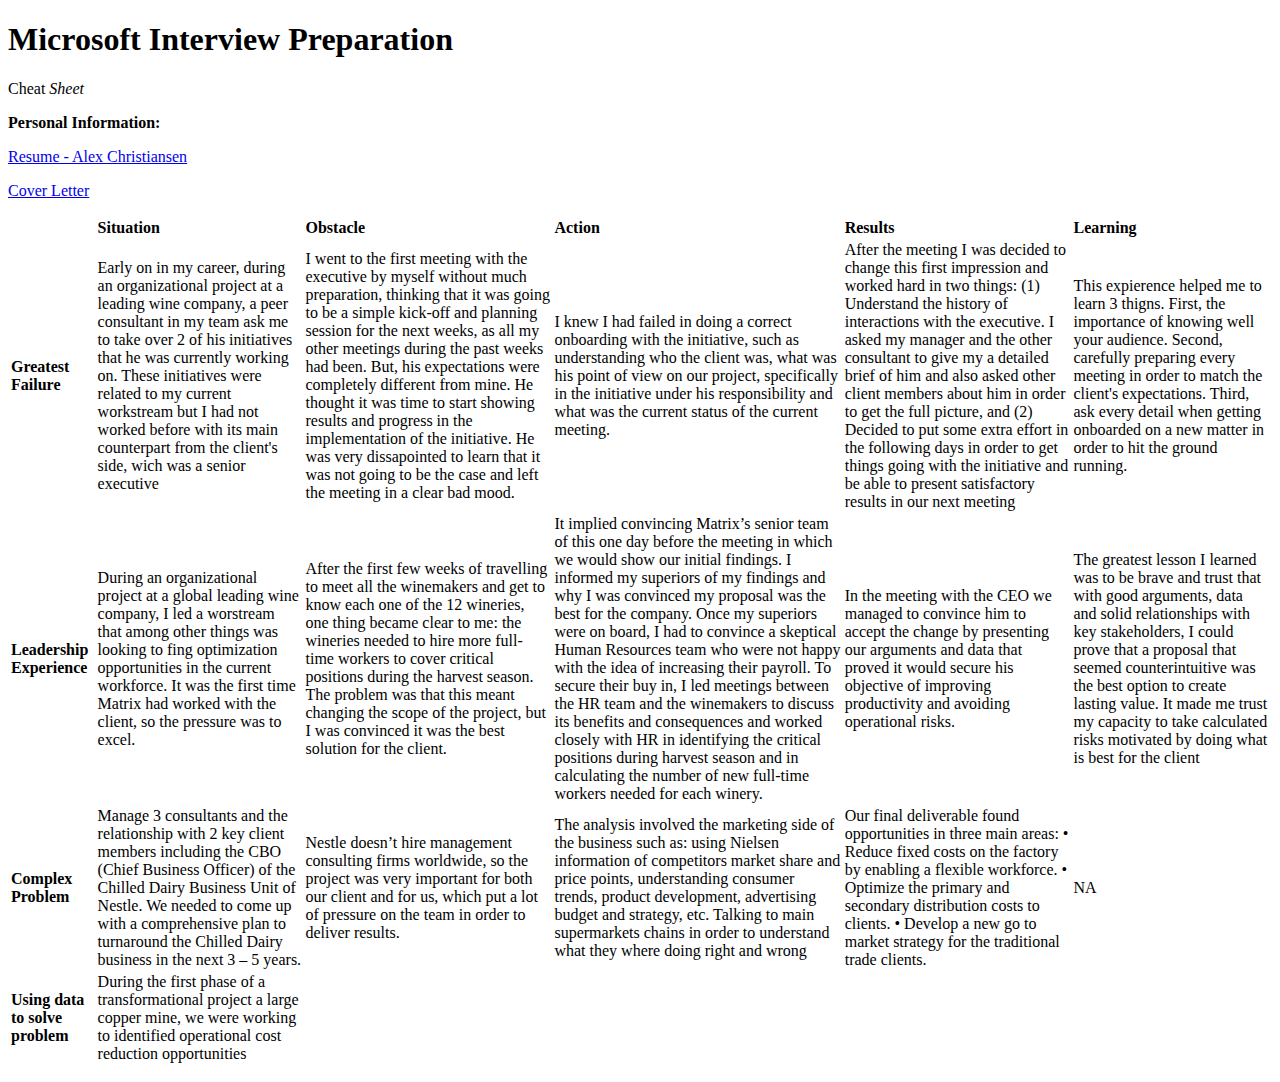
==== index.html @ 6bd7d30d "Initial commit" ====
<!DOCTYPE html>
<html>
<head>
    <title>Interview Preparation</title>
</head>
<body>
    <h1>Microsoft Interview Preparation</h1>
        <p>
            Cheat 
            <em>Sheet</em>
        </p>
        <p><strong>Personal Information:</strong></p>
        <a href="Resume - Alex Christiansen.pdf" target="_blank">Resume - Alex Christiansen</a>
        <p>
            <a href="Cover Letter Alex Christiansen - Microsoft v2.pdf" target="_blank>">Cover Letter</a>
        </p>

        <p>

        <table>
            <tr>
                <td> </td>
                <td><Strong>Situation</Strong></td>
                <td><Strong>Obstacle</Strong></td>
                <td><Strong>Action</Strong></td>
                <td><Strong>Results</Strong></td>
                <td><Strong>Learning</Strong></td>
            </tr>
            <tr>
                <td><strong>Greatest Failure</strong></td>
                <td>Early on in my career, during an organizational project at a leading wine company, a peer consultant in my team ask me to take over 2 of his initiatives that he was currently working on. These initiatives were related to my current workstream but I had not worked before with its main counterpart from the client's side, wich was a senior executive</td>
                <td>I went to the first meeting with the executive by myself without much preparation, thinking that it was going to be a simple kick-off and planning session for the next weeks, as all my other meetings during the past weeks had been. But, his expectations were completely different from mine. He thought it was time to start showing results and progress in the implementation of the initiative. He was very dissapointed to learn that it was not going to be the case and left the meeting in a clear bad mood. </td>
                <td>I knew I had failed in doing a correct onboarding with the initiative, such as understanding who the client was, what was his point of view on our project, specifically in the initiative under his responsibility and what was the current status of the current meeting. </td>
                <td>After the meeting I was decided to change this first impression and worked hard in two things: (1) Understand the history of interactions with the executive. I asked my manager and the other consultant to give my a detailed brief of him and also asked other client members about him in order to get the full picture, and (2) Decided to put some extra effort in the following days in order to get things going with the initiative and be able to present satisfactory results in our next meeting </td>
                <td>This expierence helped me to learn 3 thigns. First, the importance of knowing well your audience. Second, carefully preparing every meeting in order to match the client's expectations. Third, ask every detail when getting onboarded on a new matter in order to hit the ground running. </td>
            
            </tr>
            <tr>
                <td><strong>Leadership Experience</strong></td>
                <td>During an organizational project at a global leading wine company, I led a worstream that among other things was looking to fing optimization opportunities in the current workforce. It was the first time Matrix had worked with the client, so the pressure was to excel. </td>
                <td>After the first few weeks of travelling to meet all the winemakers and get to know each one of the 12 wineries, one thing became clear to me: the wineries needed to hire more full-time workers to cover critical positions during the harvest season. The problem was that this meant changing the scope of the project, but I was convinced it was the best solution for the client.</td>
                <td>It implied convincing Matrix’s senior team of this one day before the meeting in which we would show our initial findings. I informed my superiors of my findings and why I was convinced my proposal was the best for the company.
                    Once my superiors were on board, I had to convince a skeptical Human Resources team who were not happy with the idea of increasing their payroll. To secure their buy in, I led meetings between the HR team and the winemakers to discuss its benefits and consequences and worked closely with HR in identifying the critical positions during
                    harvest season and in calculating the number of new full-time workers needed for each winery.</td>
                <td>In the meeting with the CEO we managed to convince him to accept the change by presenting our arguments and data that proved it would secure his objective of improving productivity and avoiding operational risks.</td>
                <td>The greatest lesson I learned was to be brave and trust that with good arguments, data and solid relationships with key stakeholders, I could prove that a proposal that seemed counterintuitive was the best option to create lasting value. It made me trust my capacity to take calculated risks motivated by doing what is best for the client</td>
            </tr>
            <tr>
                <td><strong>Complex Problem</strong></td> 
                <td>Manage 3 consultants and the relationship with 2 key client members including the CBO (Chief Business Officer) of the Chilled Dairy Business Unit of Nestle. We needed to come up with a comprehensive plan to turnaround the Chilled Dairy business in the next 3 – 5 years. </td>
                <td>Nestle doesn’t hire management consulting firms worldwide, so the project was very important for both our client and for us, which put a lot of pressure on the team in order to deliver results. </td>
                <td>The analysis involved the marketing side of the business such as: using Nielsen information of competitors market share and price points, understanding consumer trends, product development, advertising budget and strategy, etc. Talking to main supermarkets chains in order to understand what they where doing right and wrong</td>
                <td>Our final deliverable found opportunities in three main areas: 
                    •	Reduce fixed costs on the factory by enabling a flexible workforce. 
                    •	Optimize the primary and secondary distribution costs to clients.
                    •	Develop a new go to market strategy for the traditional trade clients. </td>
                <td>NA</td>
            </tr>
            <tr>
                <td><strong>Using data to solve problem</strong></td>   
                <td>During the first phase of a transformational project a large copper mine, we were working to identified operational cost reduction opportunities</td>
                <td></td>
            </tr>
        </table>

        </p>
</body>
</html>
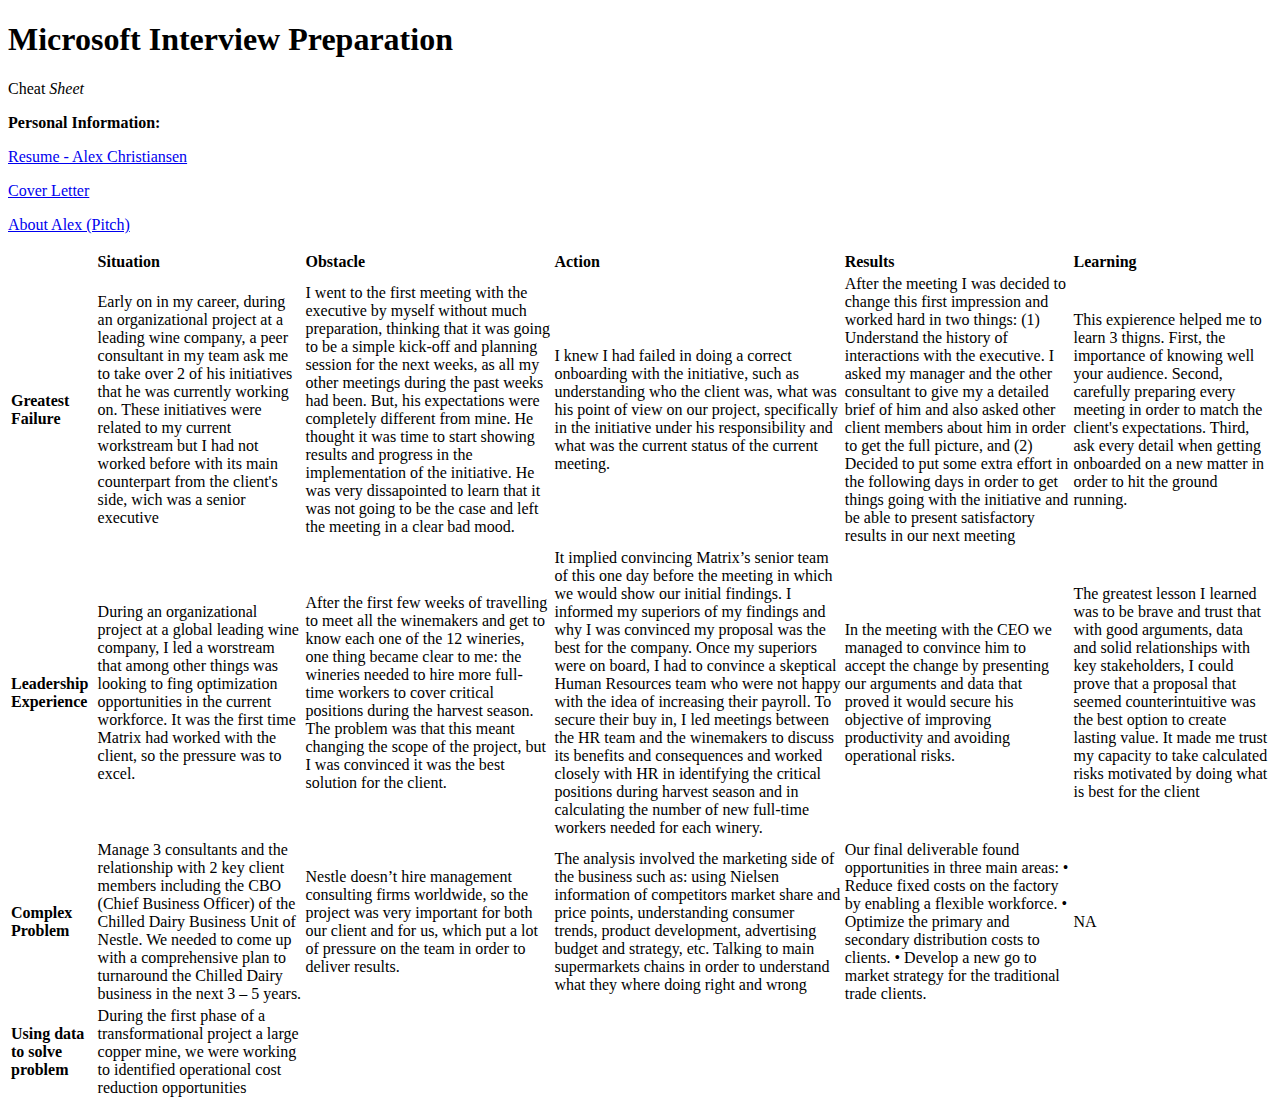
==== commit 02d85942: "iuy" ====
--- a/index.html
+++ b/index.html
@@ -14,6 +14,10 @@
         <p>
             <a href="Cover Letter Alex Christiansen - Microsoft v2.pdf" target="_blank>">Cover Letter</a>
         </p>
+      
+        <div>
+            <a href="about.html">About Alex (Pitch)</a>
+        </div>
 
         <p>
 
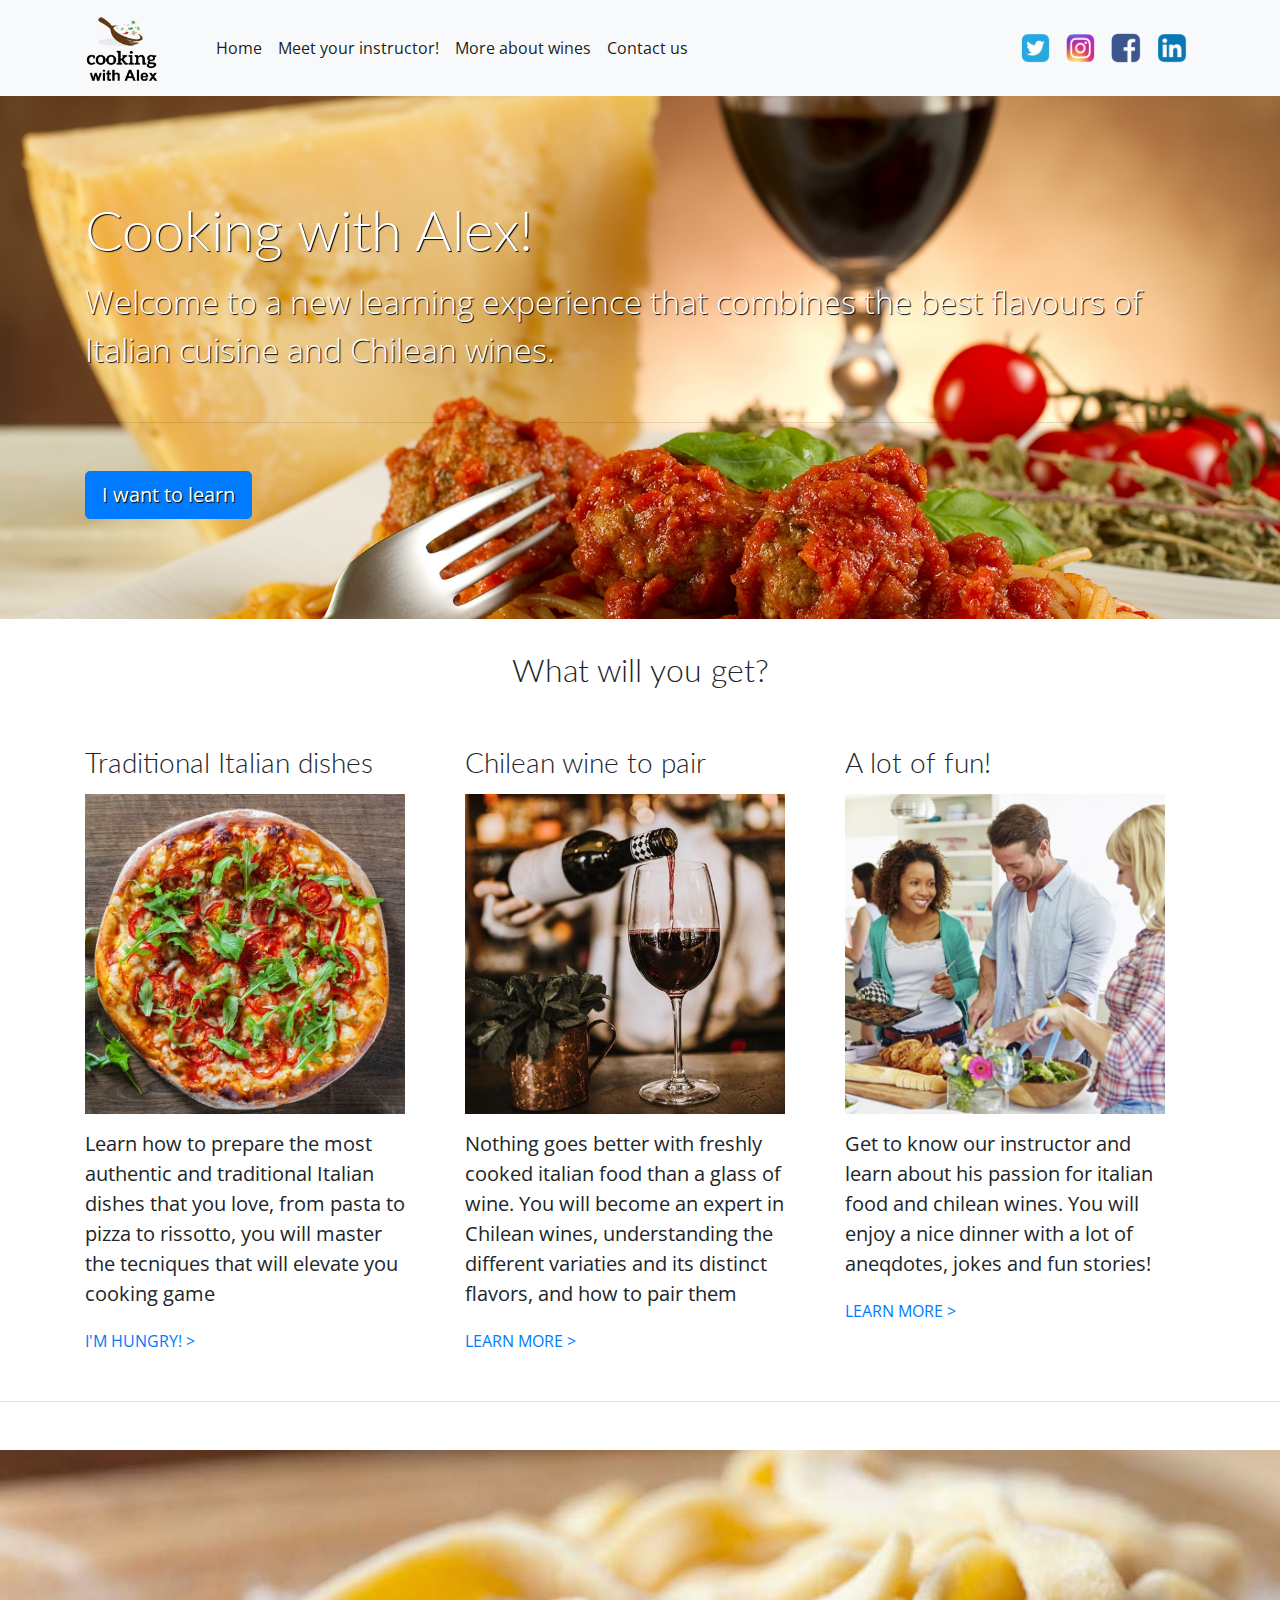
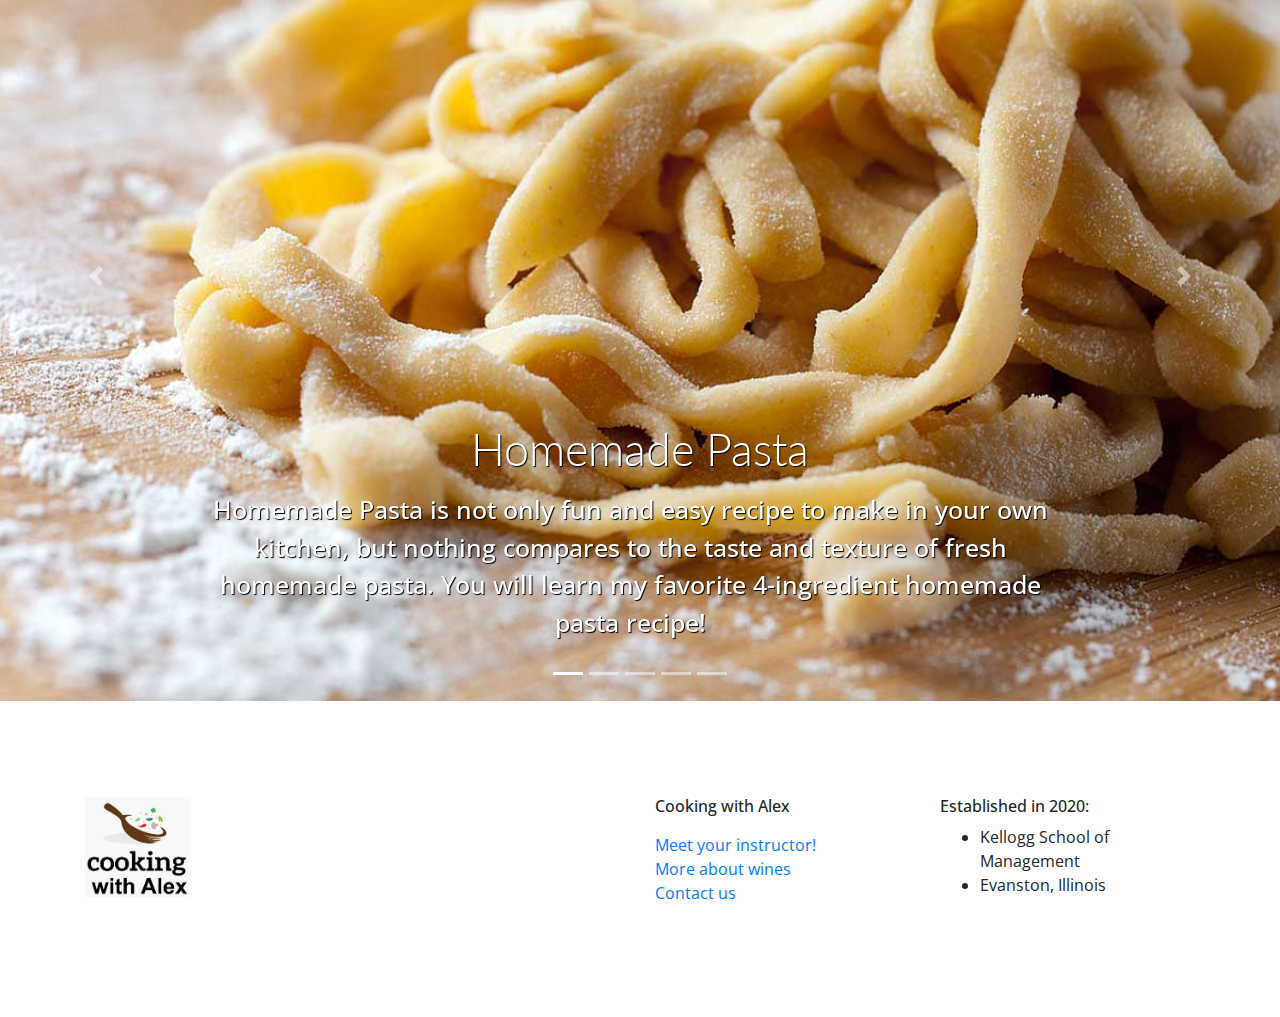
==== commit a1e71e07: "Homework" ====
--- a/index.html
+++ b/index.html
@@ -1,72 +1,231 @@
 <!DOCTYPE html>
-<html>
+<html lang="en">
 <head>
-    <title>Interview Preparation</title>
+    <meta charset="UTF-8">
+    <meta name="viewport" content="width=device-width, initial-scale=1.0">
+    <meta http-equiv="X-UA-Compatible" content="ie=edge">
+    <title>Alex's Cooking classes</title>
+    <link rel="stylesheet" href="https://stackpath.bootstrapcdn.com/bootstrap/4.4.1/css/bootstrap.min.css" integrity="sha384-Vkoo8x4CGsO3+Hhxv8T/Q5PaXtkKtu6ug5TOeNV6gBiFeWPGFN9MuhOf23Q9Ifjh" crossorigin="anonymous">
+   
+    <link href="https://fonts.googleapis.com/css?family=Lato|Open+Sans|Roboto&display=swap" rel="stylesheet">
+
+    <link rel="stylesheet" href="https://stackpath.bootstrapcdn.com/bootstrap/4.4.1/css/bootstrap.min.css" integrity="sha384-Vkoo8x4CGsO3+Hhxv8T/Q5PaXtkKtu6ug5TOeNV6gBiFeWPGFN9MuhOf23Q9Ifjh" crossorigin="anonymous">
+   
+    <link rel="stylesheet" href="StyleHomework.css">
 </head>
-<body>
-    <h1>Microsoft Interview Preparation</h1>
-        <p>
-            Cheat 
-            <em>Sheet</em>
-        </p>
-        <p><strong>Personal Information:</strong></p>
-        <a href="Resume - Alex Christiansen.pdf" target="_blank">Resume - Alex Christiansen</a>
-        <p>
-            <a href="Cover Letter Alex Christiansen - Microsoft v2.pdf" target="_blank>">Cover Letter</a>
-        </p>
-      
-        <div>
-            <a href="about.html">About Alex (Pitch)</a>
-        </div>
-
-        <p>
-
-        <table>
-            <tr>
-                <td> </td>
-                <td><Strong>Situation</Strong></td>
-                <td><Strong>Obstacle</Strong></td>
-                <td><Strong>Action</Strong></td>
-                <td><Strong>Results</Strong></td>
-                <td><Strong>Learning</Strong></td>
-            </tr>
-            <tr>
-                <td><strong>Greatest Failure</strong></td>
-                <td>Early on in my career, during an organizational project at a leading wine company, a peer consultant in my team ask me to take over 2 of his initiatives that he was currently working on. These initiatives were related to my current workstream but I had not worked before with its main counterpart from the client's side, wich was a senior executive</td>
-                <td>I went to the first meeting with the executive by myself without much preparation, thinking that it was going to be a simple kick-off and planning session for the next weeks, as all my other meetings during the past weeks had been. But, his expectations were completely different from mine. He thought it was time to start showing results and progress in the implementation of the initiative. He was very dissapointed to learn that it was not going to be the case and left the meeting in a clear bad mood. </td>
-                <td>I knew I had failed in doing a correct onboarding with the initiative, such as understanding who the client was, what was his point of view on our project, specifically in the initiative under his responsibility and what was the current status of the current meeting. </td>
-                <td>After the meeting I was decided to change this first impression and worked hard in two things: (1) Understand the history of interactions with the executive. I asked my manager and the other consultant to give my a detailed brief of him and also asked other client members about him in order to get the full picture, and (2) Decided to put some extra effort in the following days in order to get things going with the initiative and be able to present satisfactory results in our next meeting </td>
-                <td>This expierence helped me to learn 3 thigns. First, the importance of knowing well your audience. Second, carefully preparing every meeting in order to match the client's expectations. Third, ask every detail when getting onboarded on a new matter in order to hit the ground running. </td>
+<body data-spy="scroll" data-target="#myScrollspy" data-offset="20">
+
+    <nav class="navbar navbar-expand-lg navbar-light bg-light">
+        <div class="container">
+            <a class="navbar-brand" href="#">
+                <img src="Logo pagina web Alex v2.PNG" height="70px">
+           
+            <button class="navbar-toggler" type="button" data-toggle="collapse" data-target="navbarNavAltMarkup" aria-controls="navbarNavAltMarkup" aria-expanded="false" aria-label="Toggle navigation">
+            <span class="navbar-toggler-icon"></span>
+            </button>
+        
+            <div class="navbar-collapse collapse" id="navbarNavAltMarkup">
+                
+                <div class="navbar-nav mr-auto">
+                    <a class="nav-item nav-link active" href="Index.html">Home <span class="sr-only">(current)</span></a>
+                    <a class="nav-item nav-link active" href="Aboutme.html">Meet your instructor!</a>
+                    <a class="nav-item nav-link active" href="wines.html">More about wines</a>
+                    <a class="nav-item nav-link active" href="Contact.html">Contact us</a>
+                </div>
+                
+                <div class="navbar-nav ml-auto">
+                    <a class="nav-item nav-link active" href="https://twitter.com/AChristiansen91" target="_blank" rel="noopener" aria-label="Twitter">
+                        <img src="Twitter logo v2.jpg" height="30px">
+                    </a>
+                    <a class="nav-item nav-link active" href="https://www.instagram.com/achristiansen91/" target="_blank" rel="noopener" aria-label="Twitter">
+                        <img src="Instagram logo.PNG" height="30px">
+                    </a>
+                    <a class="nav-item nav-link active" href="https://www.facebook.com/alex.christiansen.agar?ref=bookmarks" target="_blank" rel="noopener" aria-label="Twitter">
+                        <img src="Facebook logo.PNG" height="30px">
+                    </a>
+                    <a class="nav-item nav-link active" href="https://www.linkedin.com/in/alex-christiansen-agar/" target="_blank" rel="noopener" aria-label="Twitter">
+                        <img src="Linkedin logo.PNG" height="30px">
+                    </a>                    
+                
+                </div>
+
+
+            </div>
+        </div>
+                   
+      </nav>
+
+    <!-- Jumbotron    -->
+    <div class="jumbotron jumbotron-fluid">
+        <div class="container">
+        
+            <h1 class="display-4">Cooking with Alex!</h1>
+            <p class="lead">Welcome to a new learning experience that combines the best flavours of Italian cuisine and Chilean wines.</p>
+            <hr class="my-5">
+            <a class="btn btn-primary btn-lg" href="Contact.html" role="button">I want to learn</a>
+        </div>
+    </div>
+
+    <!-- Three box information -->
+    <div class="container">
+        <div class="row mt-4">
+            <div class="col text-center">
+                <h2>What will you get?</h2>
+            </div>
+        </div>
+        <div class="row mt-5">
+            <div class="col-sm-4 text-left about">
+                <h3>Traditional Italian dishes</h3>
+                <img src="Pizza.jpg" height="320px">
+                <p>Learn how to prepare the most authentic and traditional Italian dishes that you love, from pasta to pizza to rissotto, you will master the tecniques that will elevate you cooking game </p>
+                <a class="c-call-to-action c-glyph" href="#section1"> 
+                    <span>I'M HUNGRY! ></span>
+                </a>
+            </div>
+        
+            <div class="col-sm-4 text-left about">
+                <h3>Chilean wine to pair</h3>
+                <img src="Wine v2.jpg" height="320px">
+                <p>Nothing goes better with freshly cooked italian food than a glass of wine. You will become an expert in Chilean wines, understanding the different variaties and its distinct flavors, and how to pair them </p>
+                <a class="c-call-to-action c-glyph" href="wines.html"> 
+                    <span>LEARN MORE ></span>
+                </a>
+            </div>
+                
+            <div class="col-sm-4 text-left about">
+                <h3>A lot of fun!</h3>
+                <img src="Fun cooking.jpg" height="320px">
+                <p>Get to know our instructor and learn about his passion for italian food and chilean wines. You will enjoy a nice dinner with a lot of aneqdotes, jokes and fun stories!</p>
+                <a class="c-call-to-action c-glyph" href="Aboutme.html">
+                    <span>LEARN MORE ></span>
+                </a>
+            </div>
+        </div>
+
+    </div>
+
+    <!-- Fancy separator -->
+    <hr class="my-5">
+
+    <!-- Carrousel -->
+    <div id="section1">
+        <div id="carouselExampleCaptions"  class="carousel slide" data-ride="carousel">
+            <ol class="carousel-indicators">
+            <li data-target="#carouselExampleCaptions" data-slide-to="0" class="active"></li>
+            <li data-target="#carouselExampleCaptions" data-slide-to="1"></li>
+            <li data-target="#carouselExampleCaptions" data-slide-to="2"></li>
+            <li data-target="#carouselExampleCaptions" data-slide-to="3"></li>
+            <li data-target="#carouselExampleCaptions" data-slide-to="4"></li>
+            </ol>
+            <div class="carousel-inner">
+            <div class="carousel-item active">
+                <img src="Fresh Pasta.jpg" class="d-block w-100" alt="Fresh Pasta">
+                <div class="carousel-caption d-none d-md-block">
+                <h5>Homemade Pasta</h5>
+                <p>Homemade Pasta is not only fun and easy recipe to make in your own kitchen, but nothing compares to the taste and texture of fresh homemade pasta. You will learn my favorite 4-ingredient homemade pasta recipe!</p>
+                </div>
+            </div>
+            <div class="carousel-item">
+                <img src="Pizza dough.jpg" class="d-block w-100" alt="Pizza dough">
+                <div class="carousel-caption d-none d-md-block">
+                <h5>Pizza dough</h5>
+                <p>Upgrade you pizza night with the best homemade pizza dough recipe. This recipe is not only easy to make but it delivers every time a pleasantly chewy, golden and crisp on the outside pizza</p>
+                </div>
+            </div>
+            <div class="carousel-item">
+                <img src="Gnocchi with potato and cheese.jpg" class="d-block w-100" alt="Gnocchi">
+                <div class="carousel-caption d-none d-md-block">
+                <h5>Gnocchi with potato and butter</h5>
+                <p>Easy and cheap Gnocchi with an even easier to make sauce. Learn the basics to cook a great and delicious meal for you family and friends.</p>
+                </div>
+            </div>
+            <div class="carousel-item">
+                <img src="rissoto.jpg" class="d-block w-100" alt="Rissoto">
+                <div class="carousel-caption d-none d-md-block">
+                <h5>Mushroom Risotto</h5>
+                <p>This authentic Italian-style mushroom risotto takes time to prepare, but it's worth the wait.</p>
+                </div>
+            </div>
+            <div class="carousel-item">
+                <img src="Lasagna Bolognese.jpg" class="d-block w-100" alt="Lasagna">
+                <div class="carousel-caption d-none d-md-block">
+                <h5>Lasagna Bolognese</h5>
+                <p>This lasagna bolognese is the ultimate comfort food. Meaty sauce, whole wheat lasagna noodles, creamy bechamel and grated cheese come together to create the most perfect slice of lasagna.</p>
+                </div>
+            </div>
+
+
+            </div>
+
+            <a class="carousel-control-prev" href="#carouselExampleCaptions" role="button" data-slide="prev">
+            <span class="carousel-control-prev-icon" aria-hidden="true"></span>
+            <span class="sr-only">Previous</span>
+            </a>
+            <a class="carousel-control-next" href="#carouselExampleCaptions" role="button" data-slide="next">
+            <span class="carousel-control-next-icon" aria-hidden="true"></span>
+            <span class="sr-only">Next</span>
+            </a>
+        </div>
+    </div>
+
+    <!-- Final part -->
+
+    <div class="footer my-5 py-5">
+        <div class="container">
+            <div class="row">
+                <div class="col-sm-6">
+                    <img src="Logo pagina web Alex v2.PNG" height="100px">
+                </div>
+
+                <div class="col-sm-3">
+                    <h6>Cooking with Alex</h6>
+                    <ul class="list-unstyled mt-3">
+                        <li>
+                            <a href="Aboutme.html">Meet your instructor!</a>
+                        </li>
+                        <li>
+                            <a href="wines.html">More about wines</a>
+                        </li>
+                        <li>
+                            <a href="Contact.html">Contact us</a>
+                        </li>
+                    </ul>
+                </div>
+
+                <div class="col-sm-3">
+                    <h6>Established in 2020:</h6>
+                    <ul>
+                        <li>Kellogg School of Management</li>
+                        <li>Evanston, Illinois</li>
+                    </ul>
+
+                </div>
             
-            </tr>
-            <tr>
-                <td><strong>Leadership Experience</strong></td>
-                <td>During an organizational project at a global leading wine company, I led a worstream that among other things was looking to fing optimization opportunities in the current workforce. It was the first time Matrix had worked with the client, so the pressure was to excel. </td>
-                <td>After the first few weeks of travelling to meet all the winemakers and get to know each one of the 12 wineries, one thing became clear to me: the wineries needed to hire more full-time workers to cover critical positions during the harvest season. The problem was that this meant changing the scope of the project, but I was convinced it was the best solution for the client.</td>
-                <td>It implied convincing Matrix’s senior team of this one day before the meeting in which we would show our initial findings. I informed my superiors of my findings and why I was convinced my proposal was the best for the company.
-                    Once my superiors were on board, I had to convince a skeptical Human Resources team who were not happy with the idea of increasing their payroll. To secure their buy in, I led meetings between the HR team and the winemakers to discuss its benefits and consequences and worked closely with HR in identifying the critical positions during
-                    harvest season and in calculating the number of new full-time workers needed for each winery.</td>
-                <td>In the meeting with the CEO we managed to convince him to accept the change by presenting our arguments and data that proved it would secure his objective of improving productivity and avoiding operational risks.</td>
-                <td>The greatest lesson I learned was to be brave and trust that with good arguments, data and solid relationships with key stakeholders, I could prove that a proposal that seemed counterintuitive was the best option to create lasting value. It made me trust my capacity to take calculated risks motivated by doing what is best for the client</td>
-            </tr>
-            <tr>
-                <td><strong>Complex Problem</strong></td> 
-                <td>Manage 3 consultants and the relationship with 2 key client members including the CBO (Chief Business Officer) of the Chilled Dairy Business Unit of Nestle. We needed to come up with a comprehensive plan to turnaround the Chilled Dairy business in the next 3 – 5 years. </td>
-                <td>Nestle doesn’t hire management consulting firms worldwide, so the project was very important for both our client and for us, which put a lot of pressure on the team in order to deliver results. </td>
-                <td>The analysis involved the marketing side of the business such as: using Nielsen information of competitors market share and price points, understanding consumer trends, product development, advertising budget and strategy, etc. Talking to main supermarkets chains in order to understand what they where doing right and wrong</td>
-                <td>Our final deliverable found opportunities in three main areas: 
-                    •	Reduce fixed costs on the factory by enabling a flexible workforce. 
-                    •	Optimize the primary and secondary distribution costs to clients.
-                    •	Develop a new go to market strategy for the traditional trade clients. </td>
-                <td>NA</td>
-            </tr>
-            <tr>
-                <td><strong>Using data to solve problem</strong></td>   
-                <td>During the first phase of a transformational project a large copper mine, we were working to identified operational cost reduction opportunities</td>
-                <td></td>
-            </tr>
-        </table>
-
-        </p>
+
+
+            </div>
+        </div>
+
+
+    </div>
+
+
+
+
+
+        
+
+
+
+
+
+
+
+    
+
+
+    <script src="https://code.jquery.com/jquery-3.4.1.slim.min.js" integrity="sha384-J6qa4849blE2+poT4WnyKhv5vZF5SrPo0iEjwBvKU7imGFAV0wwj1yYfoRSJoZ+n" crossorigin="anonymous"></script>
+    <script src="https://cdn.jsdelivr.net/npm/popper.js@1.16.0/dist/umd/popper.min.js" integrity="sha384-Q6E9RHvbIyZFJoft+2mJbHaEWldlvI9IOYy5n3zV9zzTtmI3UksdQRVvoxMfooAo" crossorigin="anonymous"></script>
+    <script src="https://stackpath.bootstrapcdn.com/bootstrap/4.4.1/js/bootstrap.min.js" integrity="sha384-wfSDF2E50Y2D1uUdj0O3uMBJnjuUD4Ih7YwaYd1iqfktj0Uod8GCExl3Og8ifwB6" crossorigin="anonymous"></script>
 </body>
 </html>--- a/StyleHomework.css
+++ b/StyleHomework.css
@@ -0,0 +1,93 @@
+.jumbotron{
+    background-attachment: fixed;
+    background-image: url(Wine\ and\ Pasta\ Jumbotron.jpg);
+    background-repeat: no-repeat;
+    background-size: cover;
+    color: white;
+    text-shadow: 1px 1px 1px black;
+    padding-top: 100px;
+    padding-bottom: 100px;
+}
+
+.navbar {
+    background-color: white;
+  }
+
+.lead{
+    font-size: 32px;
+}
+
+body{
+    font-family: 'Open Sans', sans-serif;
+}
+
+h1, h2, h3, h4, h5 {
+    font-family: 'Lato', sans-serif;
+    font-weight: 300;
+}
+
+h3{
+    margin-bottom: 15px;
+}
+
+p{
+    margin-top: 15px;
+    margin-bottom: 20px;
+    margin-left: 0px;
+    margin-right: 20px;
+}
+
+.carousel-caption{
+    color: white;
+    text-shadow: 1px 1px 1px black;
+    font-weight: 500;
+    /* background: rgba(255, 255, 255, 0.7)    */
+}
+
+.carousel-caption p{
+    font-size: 25px;
+}
+.carousel-caption h5{
+    font-size: 45px;
+}
+
+.contact-img img{
+    opacity: 0.5;
+  filter: alpha(opacity=50);
+}
+
+.contact-img img:hover{
+    opacity: 1.0;
+  filter: alpha(opacity=100);
+}
+
+.contact-text h4{
+    font-size: 40px;
+    font-weight: 500;
+}
+
+.contact-text p{
+    font-size: 25px;
+    font-weight: 500;
+}
+
+.about h2{
+    font-size: 40px;
+    color: rgb(78, 42, 132);
+    font-weight: 600;
+}
+
+.about p{
+    font-size: 20px;
+    font-weight: 400;
+}
+
+.vino {
+    font-size: 30px;
+    font-weight: 400;
+    color: rgb(114, 47, 55);
+}
+
+
+
+
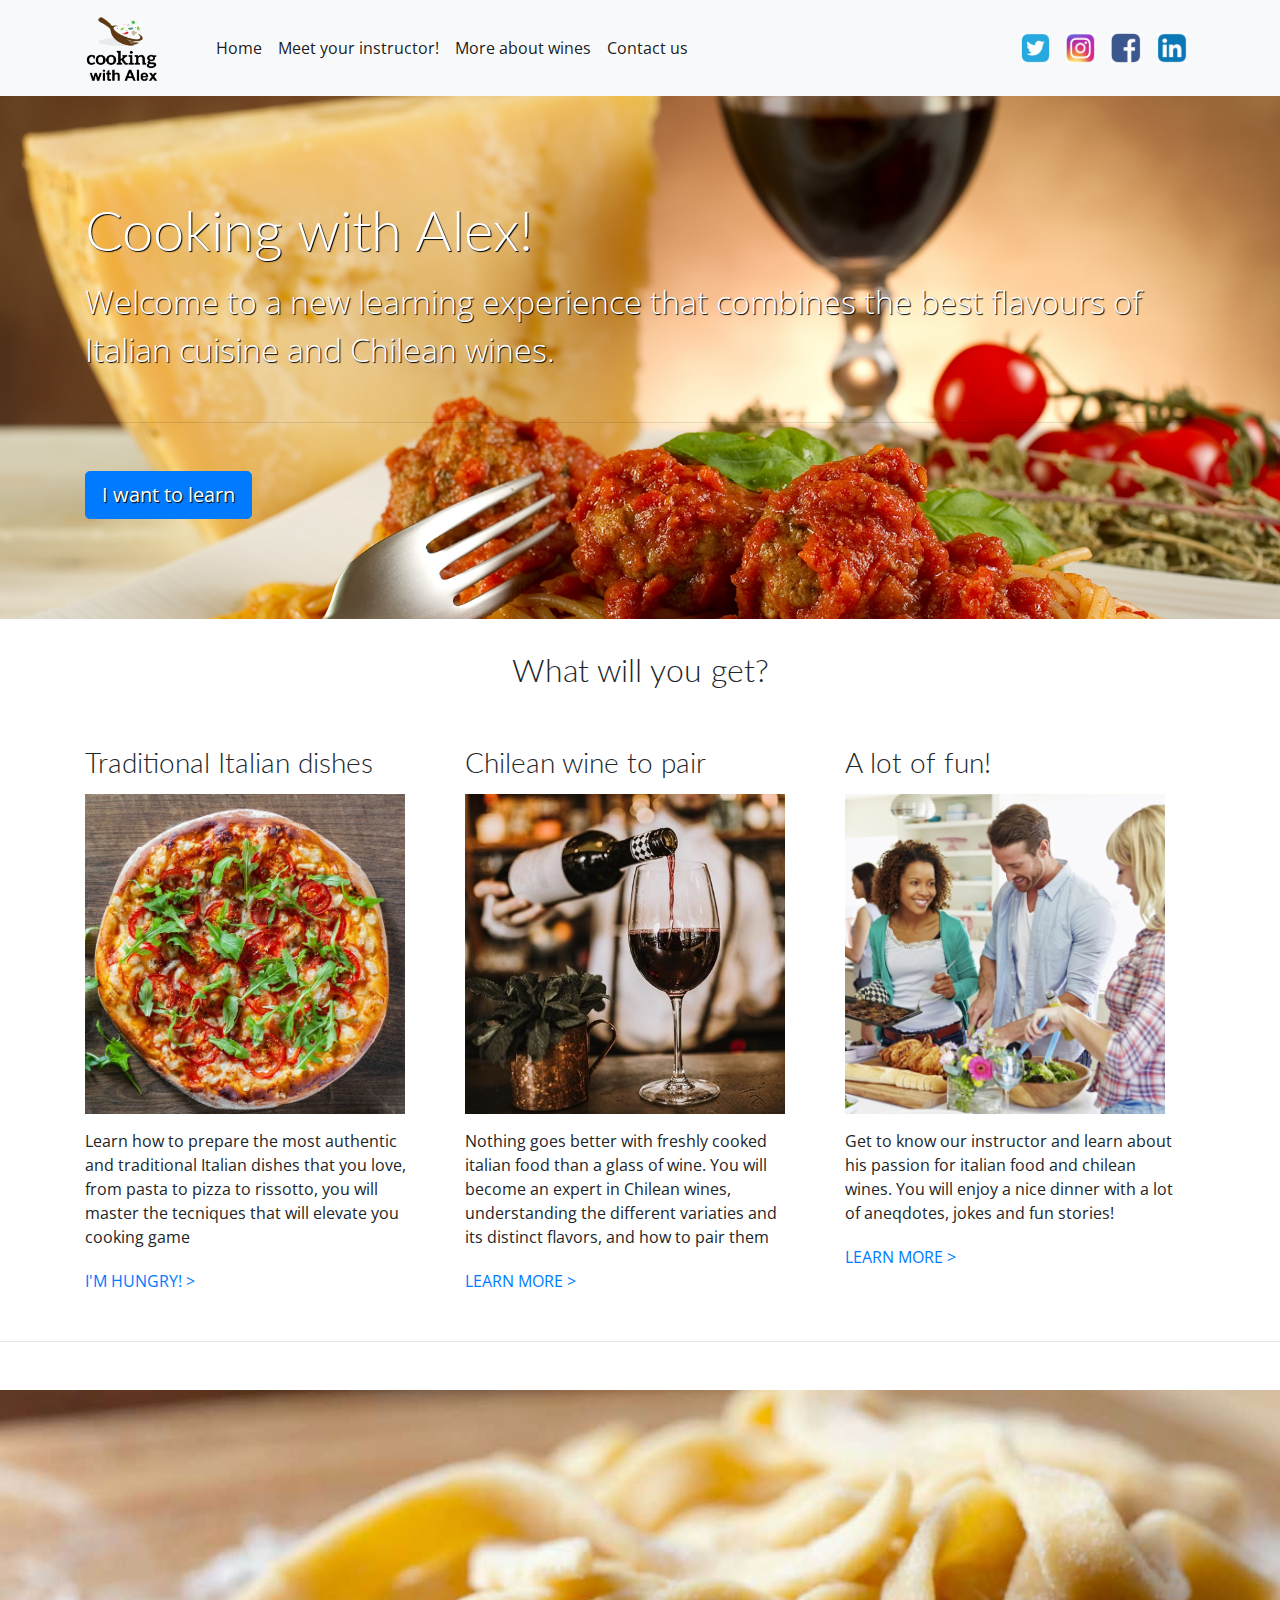
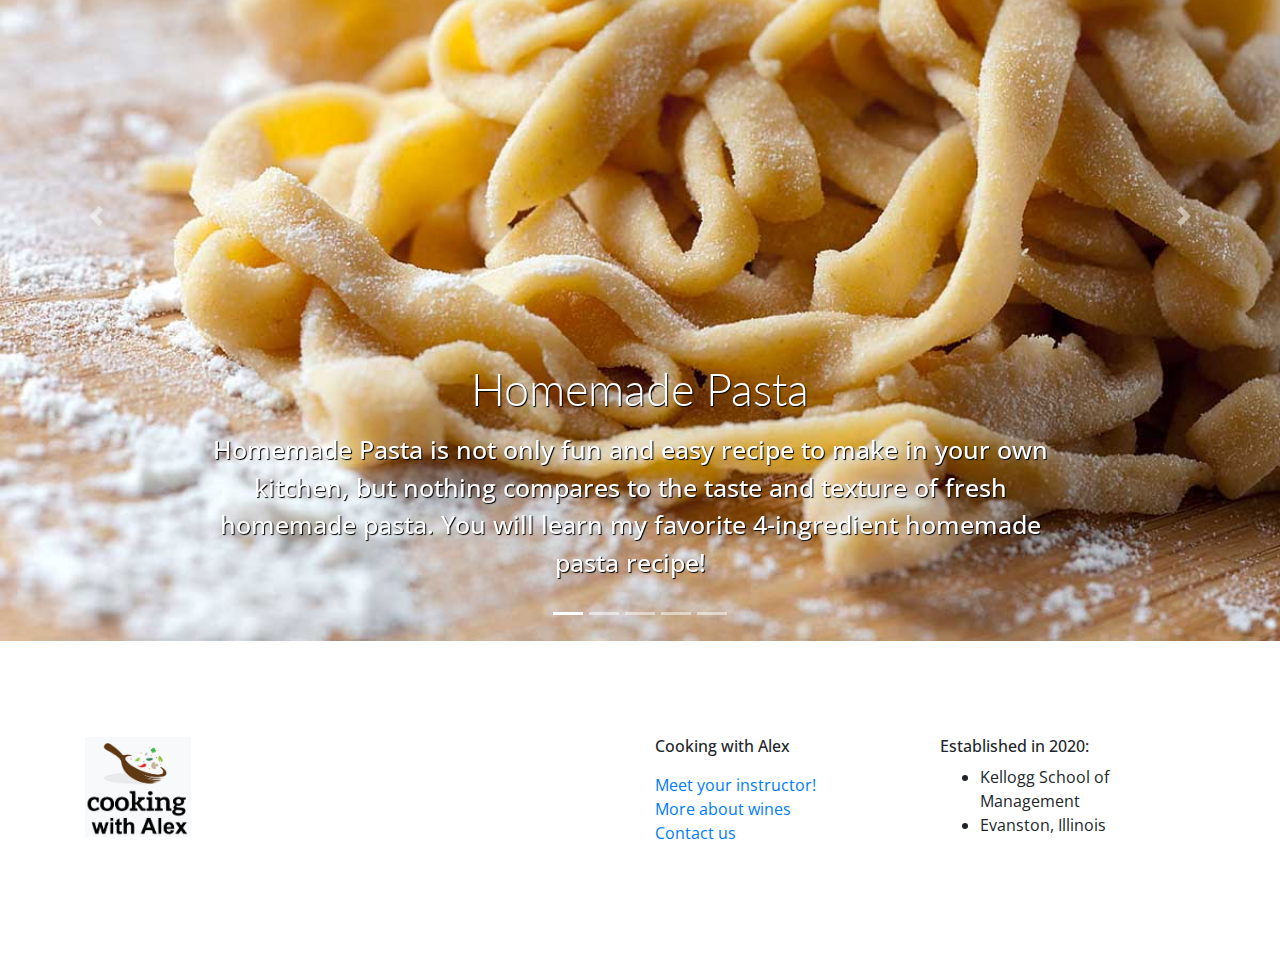
==== commit 5bdeeb95: "Homework v2" ====
--- a/index.html
+++ b/index.html
@@ -27,7 +27,7 @@
             <div class="navbar-collapse collapse" id="navbarNavAltMarkup">
                 
                 <div class="navbar-nav mr-auto">
-                    <a class="nav-item nav-link active" href="Index.html">Home <span class="sr-only">(current)</span></a>
+                    <a class="nav-item nav-link active" href="index.html">Home <span class="sr-only">(current)</span></a>
                     <a class="nav-item nav-link active" href="Aboutme.html">Meet your instructor!</a>
                     <a class="nav-item nav-link active" href="wines.html">More about wines</a>
                     <a class="nav-item nav-link active" href="Contact.html">Contact us</a>
@@ -74,7 +74,7 @@
             </div>
         </div>
         <div class="row mt-5">
-            <div class="col-sm-4 text-left about">
+            <div class="col-sm-4 text-left">
                 <h3>Traditional Italian dishes</h3>
                 <img src="Pizza.jpg" height="320px">
                 <p>Learn how to prepare the most authentic and traditional Italian dishes that you love, from pasta to pizza to rissotto, you will master the tecniques that will elevate you cooking game </p>
@@ -83,7 +83,7 @@
                 </a>
             </div>
         
-            <div class="col-sm-4 text-left about">
+            <div class="col-sm-4 text-left">
                 <h3>Chilean wine to pair</h3>
                 <img src="Wine v2.jpg" height="320px">
                 <p>Nothing goes better with freshly cooked italian food than a glass of wine. You will become an expert in Chilean wines, understanding the different variaties and its distinct flavors, and how to pair them </p>
@@ -92,7 +92,7 @@
                 </a>
             </div>
                 
-            <div class="col-sm-4 text-left about">
+            <div class="col-sm-4 text-left">
                 <h3>A lot of fun!</h3>
                 <img src="Fun cooking.jpg" height="320px">
                 <p>Get to know our instructor and learn about his passion for italian food and chilean wines. You will enjoy a nice dinner with a lot of aneqdotes, jokes and fun stories!</p>
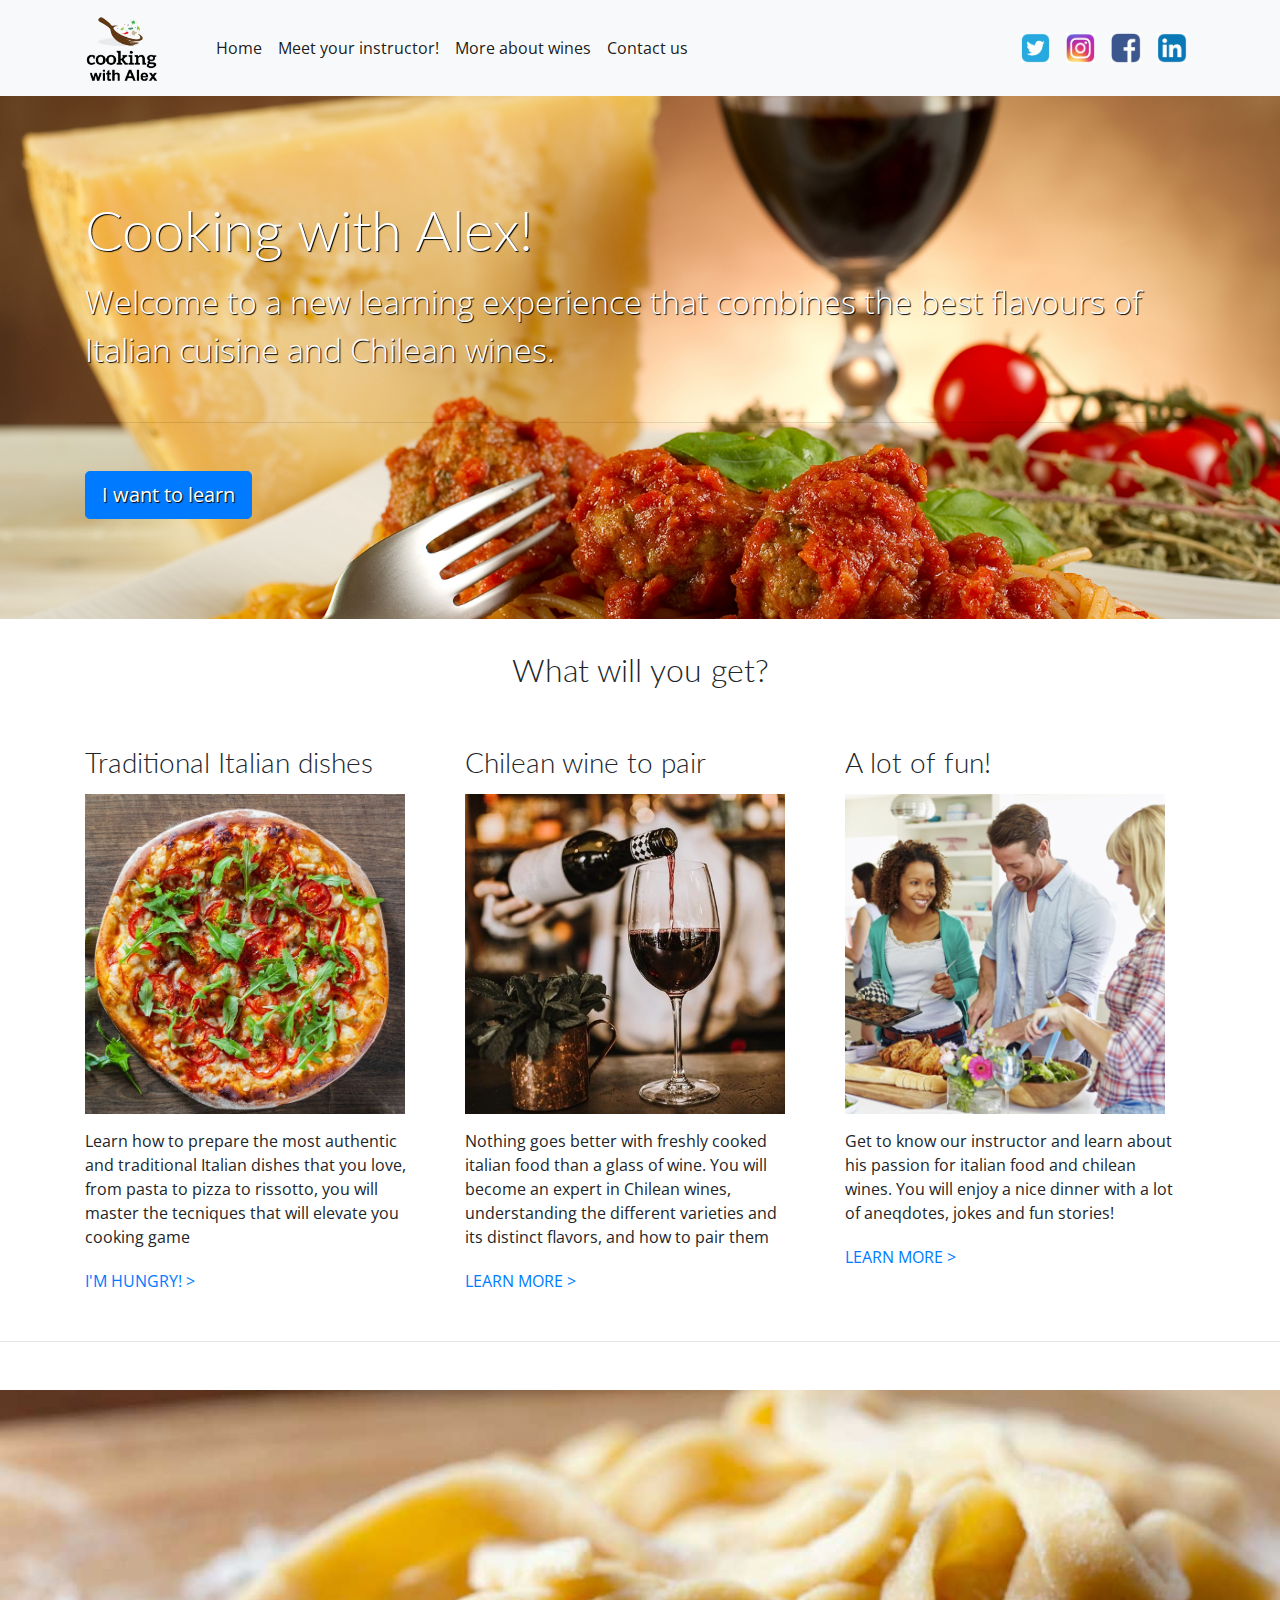
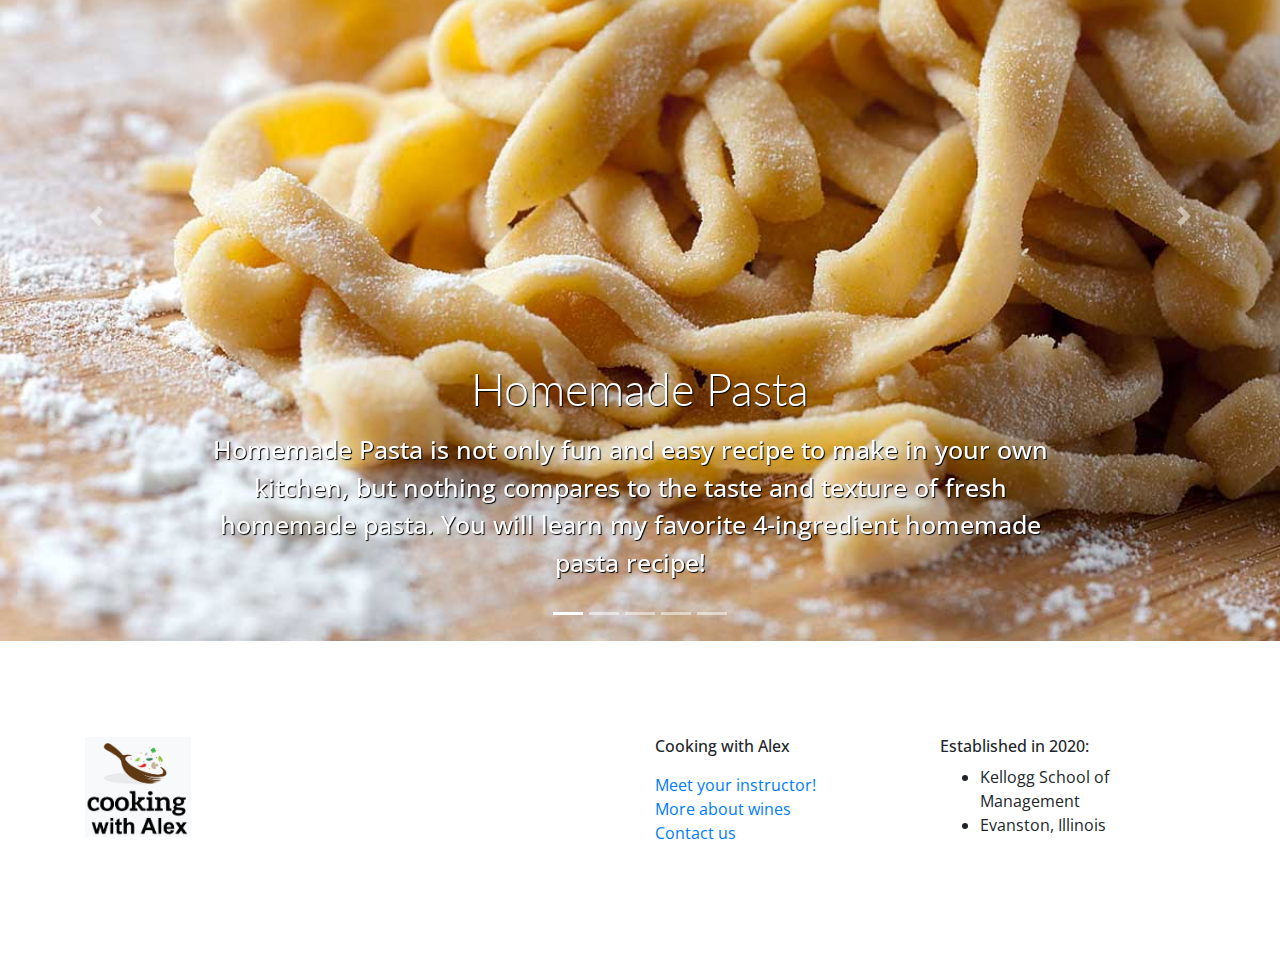
==== commit 112eb03d: "Index v3" ====
--- a/index.html
+++ b/index.html
@@ -86,7 +86,7 @@
             <div class="col-sm-4 text-left">
                 <h3>Chilean wine to pair</h3>
                 <img src="Wine v2.jpg" height="320px">
-                <p>Nothing goes better with freshly cooked italian food than a glass of wine. You will become an expert in Chilean wines, understanding the different variaties and its distinct flavors, and how to pair them </p>
+                <p>Nothing goes better with freshly cooked italian food than a glass of wine. You will become an expert in Chilean wines, understanding the different varieties and its distinct flavors, and how to pair them </p>
                 <a class="c-call-to-action c-glyph" href="wines.html"> 
                     <span>LEARN MORE ></span>
                 </a>
